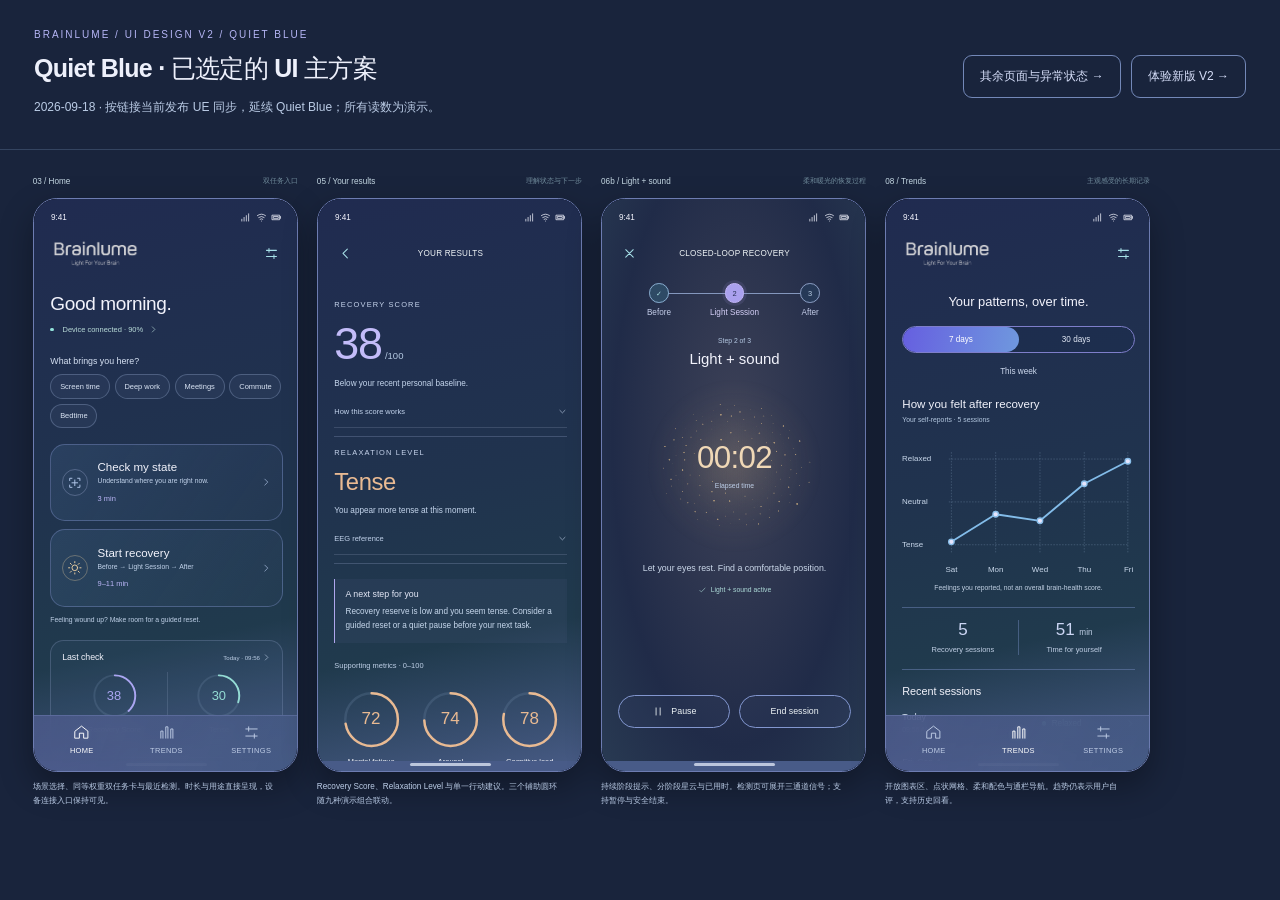
==== board.html @ 79386997 "Publish Brainlume Quiet Blue UI prototype" ====
<!doctype html><html lang="zh-CN"><head><meta charset="utf-8"><meta name="viewport" content="width=device-width,initial-scale=1"><title>Brainlume · V2 · Quiet Blue</title><style>*{box-sizing:border-box}body{margin:0;background:#19243c;color:#edf0fb;font-family:Avenir,'Avenir Next',-apple-system,BlinkMacSystemFont,'Segoe UI',sans-serif}header{padding:42px 48px 30px;display:flex;justify-content:space-between;align-items:center;border-bottom:1px solid #5d739766}h1{font-size:25px;font-weight:550;letter-spacing:-.7px;margin:10px 0}p{font-size:12px;color:#bacbe5;line-height:1.7}small{font-size:10px;letter-spacing:2px;color:#b5b5f5}a{color:#d6def9;text-decoration:none;font-size:12px;border:1px solid #7388b8;border-radius:9px;padding:12px 16px}.board{display:flex;gap:28px;padding:38px 48px 48px;overflow-x:auto;align-items:flex-start}.item{width:390px;flex-shrink:0}.label{display:flex;justify-content:space-between;align-items:center;margin-bottom:17px;font-size:12px;color:#c3d6e1}.label span{font-size:10px;color:#708b9b}.frame{border:1px solid #6d7cb1;border-radius:35px;overflow:hidden;width:390px;height:844px;box-shadow:0 20px 50px #0005}iframe{border:0;width:390px;height:844px;background:#202c50}.item p{max-width:360px}@media(max-width:700px){header{padding:24px;display:block}header a{display:inline-block;margin-top:12px}.board{padding:28px 22px}.item{width:350px}.frame{width:350px;height:758px}iframe{transform:scale(.897);transform-origin:top left}}@media(min-width:1100px) and (max-width:1500px){.board{zoom:.68}header{padding:24px 34px 20px}}@media(min-width:1501px) and (max-width:1800px){.board{zoom:.84}}.links{display:flex;gap:10px;flex-wrap:wrap}@media(max-width:700px){.links{margin-top:12px}.links a{margin-top:0}}@media(prefers-reduced-motion:no-preference){iframe{scroll-behavior:smooth}}@media(min-width:701px) and (max-width:1099px){.board{zoom:.5}header{padding:22px 24px}h1{font-size:22px}}</style></head><body><header><div><small>BRAINLUME / UI DESIGN V2 / QUIET BLUE</small><h1>Quiet Blue · 已选定的 UI 主方案</h1><p>2026-09-18 · 按链接当前发布 UE 同步，延续 Quiet Blue；所有读数为演示。</p></div><div class="links"><a href="pages.html">其余页面与异常状态 →</a><a href="index.html">体验新版 V2 →</a></div></header><section class="board"><article class="item"><div class="label">03 / Home <span>双任务入口</span></div><div class="frame"><iframe src="index.html?screen=home&embed=1" title="Today screen"></iframe></div><p>场景选择、同等权重双任务卡与最近检测。时长与用途直接呈现，设备连接入口保持可见。</p></article><article class="item"><div class="label">05 / Your results <span>理解状态与下一步</span></div><div class="frame"><iframe src="index.html?screen=result&embed=1" title="Results screen"></iframe></div><p>Recovery Score、Relaxation Level 与单一行动建议。三个辅助圆环随九种演示组合联动。</p></article><article class="item"><div class="label">06b / Light + sound <span>柔和暖光的恢复过程</span></div><div class="frame"><iframe src="index.html?screen=light&embed=1" title="Light session screen"></iframe></div><p>持续阶段提示、分阶段星云与已用时。检测页可展开三通道信号；支持暂停与安全结束。</p></article><article class="item"><div class="label">08 / Trends <span>主观感受的长期记录</span></div><div class="frame"><iframe src="index.html?screen=trends&embed=1" title="Trends screen"></iframe></div><p>开放图表区、点状网格、柔和配色与通栏导航。趋势仍表示用户自评，支持历史回看。</p></article></section></body></html>
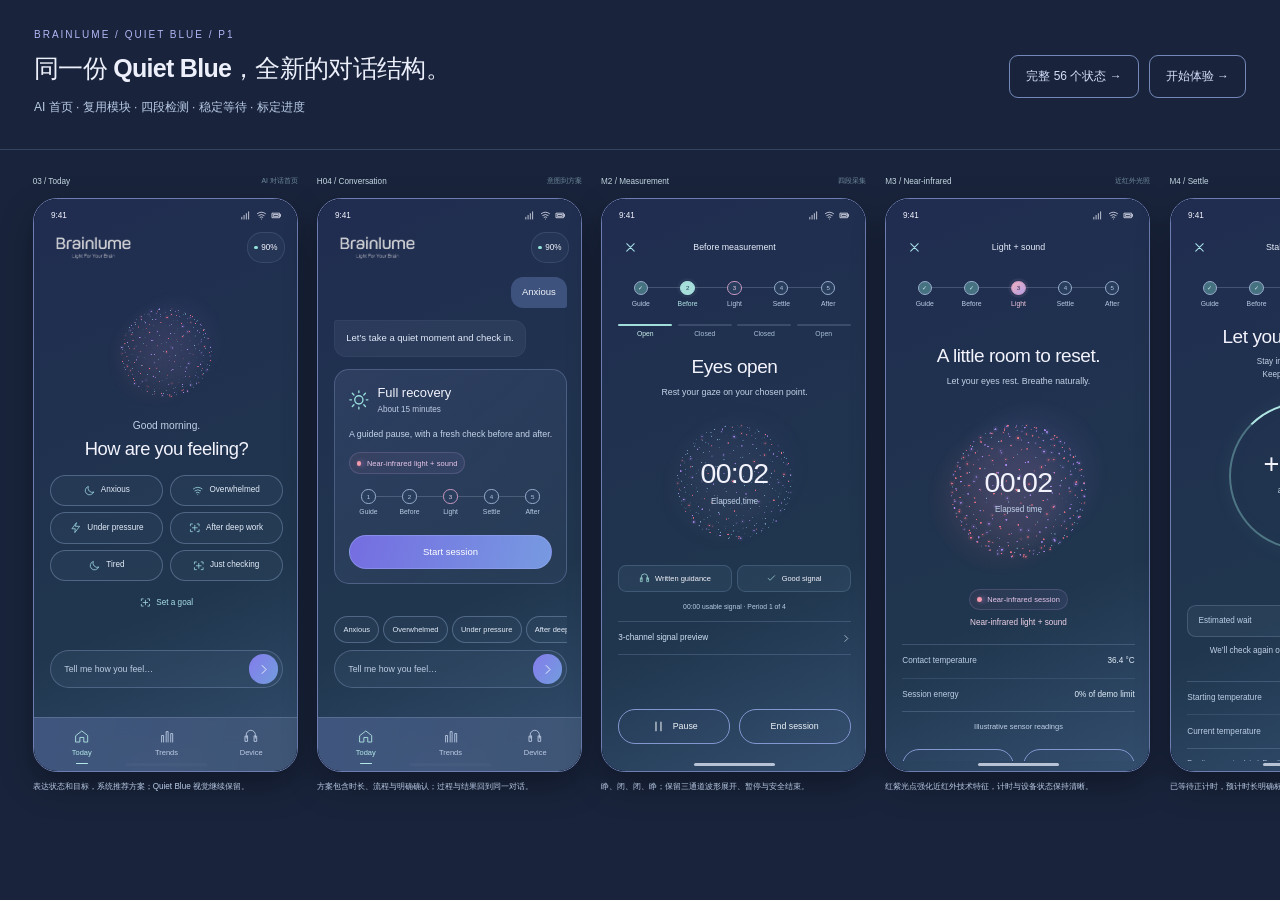
==== commit 00f79897: "Publish conversation UI and near-infrared visual updates" ====
--- a/board.html
+++ b/board.html
@@ -1 +1 @@
-<!doctype html><html lang="zh-CN"><head><meta charset="utf-8"><meta name="viewport" content="width=device-width,initial-scale=1"><title>Brainlume · V2 · Quiet Blue</title><style>*{box-sizing:border-box}body{margin:0;background:#19243c;color:#edf0fb;font-family:Avenir,'Avenir Next',-apple-system,BlinkMacSystemFont,'Segoe UI',sans-serif}header{padding:42px 48px 30px;display:flex;justify-content:space-between;align-items:center;border-bottom:1px solid #5d739766}h1{font-size:25px;font-weight:550;letter-spacing:-.7px;margin:10px 0}p{font-size:12px;color:#bacbe5;line-height:1.7}small{font-size:10px;letter-spacing:2px;color:#b5b5f5}a{color:#d6def9;text-decoration:none;font-size:12px;border:1px solid #7388b8;border-radius:9px;padding:12px 16px}.board{display:flex;gap:28px;padding:38px 48px 48px;overflow-x:auto;align-items:flex-start}.item{width:390px;flex-shrink:0}.label{display:flex;justify-content:space-between;align-items:center;margin-bottom:17px;font-size:12px;color:#c3d6e1}.label span{font-size:10px;color:#708b9b}.frame{border:1px solid #6d7cb1;border-radius:35px;overflow:hidden;width:390px;height:844px;box-shadow:0 20px 50px #0005}iframe{border:0;width:390px;height:844px;background:#202c50}.item p{max-width:360px}@media(max-width:700px){header{padding:24px;display:block}header a{display:inline-block;margin-top:12px}.board{padding:28px 22px}.item{width:350px}.frame{width:350px;height:758px}iframe{transform:scale(.897);transform-origin:top left}}@media(min-width:1100px) and (max-width:1500px){.board{zoom:.68}header{padding:24px 34px 20px}}@media(min-width:1501px) and (max-width:1800px){.board{zoom:.84}}.links{display:flex;gap:10px;flex-wrap:wrap}@media(max-width:700px){.links{margin-top:12px}.links a{margin-top:0}}@media(prefers-reduced-motion:no-preference){iframe{scroll-behavior:smooth}}@media(min-width:701px) and (max-width:1099px){.board{zoom:.5}header{padding:22px 24px}h1{font-size:22px}}</style></head><body><header><div><small>BRAINLUME / UI DESIGN V2 / QUIET BLUE</small><h1>Quiet Blue · 已选定的 UI 主方案</h1><p>2026-09-18 · 按链接当前发布 UE 同步，延续 Quiet Blue；所有读数为演示。</p></div><div class="links"><a href="pages.html">其余页面与异常状态 →</a><a href="index.html">体验新版 V2 →</a></div></header><section class="board"><article class="item"><div class="label">03 / Home <span>双任务入口</span></div><div class="frame"><iframe src="index.html?screen=home&embed=1" title="Today screen"></iframe></div><p>场景选择、同等权重双任务卡与最近检测。时长与用途直接呈现，设备连接入口保持可见。</p></article><article class="item"><div class="label">05 / Your results <span>理解状态与下一步</span></div><div class="frame"><iframe src="index.html?screen=result&embed=1" title="Results screen"></iframe></div><p>Recovery Score、Relaxation Level 与单一行动建议。三个辅助圆环随九种演示组合联动。</p></article><article class="item"><div class="label">06b / Light + sound <span>柔和暖光的恢复过程</span></div><div class="frame"><iframe src="index.html?screen=light&embed=1" title="Light session screen"></iframe></div><p>持续阶段提示、分阶段星云与已用时。检测页可展开三通道信号；支持暂停与安全结束。</p></article><article class="item"><div class="label">08 / Trends <span>主观感受的长期记录</span></div><div class="frame"><iframe src="index.html?screen=trends&embed=1" title="Trends screen"></iframe></div><p>开放图表区、点状网格、柔和配色与通栏导航。趋势仍表示用户自评，支持历史回看。</p></article></section></body></html>
+<!doctype html><html lang="zh-CN"><head><meta charset="utf-8"><meta name="viewport" content="width=device-width,initial-scale=1"><title>Brainlume Quiet Blue P1</title><style>*{box-sizing:border-box}body{margin:0;background:#19243c;color:#edf0fb;font-family:Avenir,'Avenir Next',-apple-system,BlinkMacSystemFont,'Segoe UI',sans-serif}header{padding:42px 48px 30px;display:flex;justify-content:space-between;align-items:center;border-bottom:1px solid #5d739766}h1{font-size:25px;font-weight:550;letter-spacing:-.7px;margin:10px 0}p{font-size:12px;color:#bacbe5;line-height:1.7}small{font-size:10px;letter-spacing:2px;color:#b5b5f5}a{color:#d6def9;text-decoration:none;font-size:12px;border:1px solid #7388b8;border-radius:9px;padding:12px 16px}.board{display:flex;gap:28px;padding:38px 48px 48px;overflow-x:auto;align-items:flex-start}.item{width:390px;flex-shrink:0}.label{display:flex;justify-content:space-between;align-items:center;margin-bottom:17px;font-size:12px;color:#c3d6e1}.label span{font-size:10px;color:#708b9b}.frame{border:1px solid #6d7cb1;border-radius:35px;overflow:hidden;width:390px;height:844px;box-shadow:0 20px 50px #0005}iframe{border:0;width:390px;height:844px;background:#202c50}.item p{max-width:360px}@media(max-width:700px){header{padding:24px;display:block}header a{display:inline-block;margin-top:12px}.board{padding:28px 22px}.item{width:350px}.frame{width:350px;height:758px}iframe{transform:scale(.897);transform-origin:top left}}@media(min-width:1100px) and (max-width:1500px){.board{zoom:.68}header{padding:24px 34px 20px}}@media(min-width:1501px) and (max-width:1800px){.board{zoom:.84}}.links{display:flex;gap:10px;flex-wrap:wrap}@media(max-width:700px){.links{margin-top:12px}.links a{margin-top:0}}@media(prefers-reduced-motion:no-preference){iframe{scroll-behavior:smooth}}@media(min-width:701px) and (max-width:1099px){.board{zoom:.5}header{padding:22px 24px}h1{font-size:22px}}</style></head><body><header></header><section class="board"></section><script src="p1-board.js?v=20260919-nir"></script></body></html>
